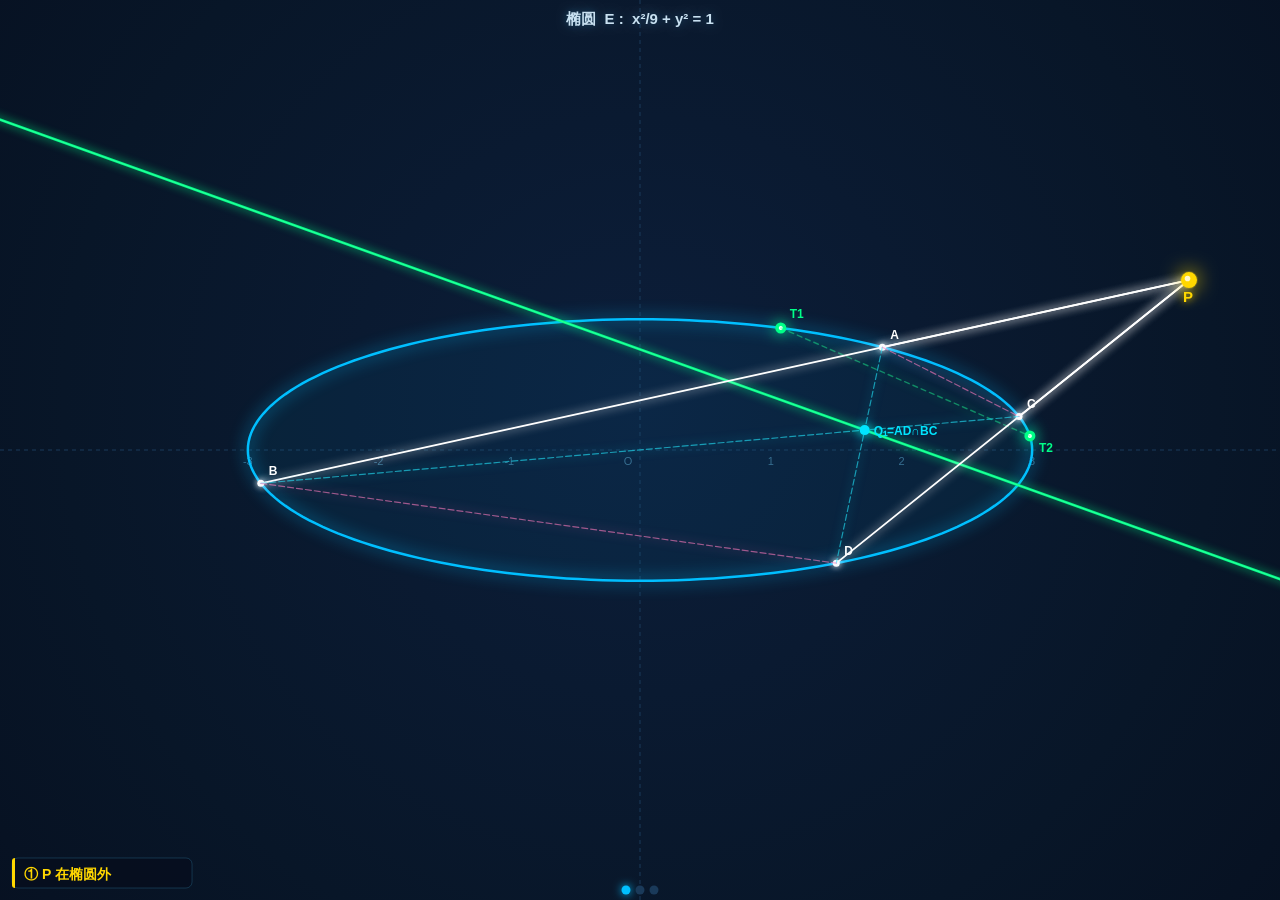
==== assets/pole-polar.html @ a00eeb78 "chore: initial state before iPad visual reskin Co-Authored-By: Claude Code <noreply@anthropic.com>" ====
<!DOCTYPE html>
<html lang="zh-CN">
<head>
<meta charset="UTF-8">
<title>极点与极线</title>
<style>
*{margin:0;padding:0;box-sizing:border-box}
html,body{width:100%;height:100%;background:#060e1e;overflow:hidden}
canvas{display:block;width:100%;height:100%}
</style>
</head>
<body>
<canvas id="cv"></canvas>
<script>
console.log('[pole-polar] v7 loaded - P label below dot');
/* ================================================================
   极点与极线 · 三种情况（自适应画布 v2）
   椭圆 E: x²/9 + y² = 1  (a=3, b=1)
================================================================ */
const cv=document.getElementById('cv'),c=cv.getContext('2d');
let W,H;
function resize(){
  W=cv.width=cv.offsetWidth*(window.devicePixelRatio||1);
  H=cv.height=cv.offsetHeight*(window.devicePixelRatio||1);
}
resize();
addEventListener('resize',resize);

const dpr=()=>window.devicePixelRatio||1;

const cases=[
  {label:'① P 在椭圆外',sub:'完整四边形构造·极线在椭圆内',px:4.2,py:1.3,color:'#FFD700',showSec:true,showTan:true},
  {label:'② P 趋近椭圆',sub:'极线 → 切线（极限情况）',px:3.05*Math.cos(0.7),py:1.0167*Math.sin(0.7),color:'#FFD700',showSec:true,showTan:true},
  {label:'③ P 在椭圆内',sub:'完整四边形构造·极线在椭圆外',px:2.0,py:0.5,color:'#FFD700',showSec:true,showTan:true}
];

let ci=0,t0=null;
const CASE_DUR=5500,TRANS_DUR=600;

function inside(px,py){const v=px*px/9+py*py;return v<1-1e-6?-1:v>1+1e-6?1:0}

/* ── 自适应坐标系：椭圆尽量占满画布 ── */
function layout(){
  const d=dpr();
  const padX=W*0.07;           // 左右各留 7%
  const availW=W-padX*2;       // 可用宽度
  const availH=H*0.88;         // 上下各留 6% 给标题+信息框
  const scaleX=availW/8;       // x 范围 [-4,4]=8
  const scaleY=availH/3;       // y 范围 [-1.5,1.5]=3
  const S=Math.min(scaleX,scaleY)*0.95;
  return{
    ox:W/2, oy:H*0.50, S,
    tx:x=>W/2+x*S,
    ty:y=>H*0.50-y*S
  };
}

/* ── 几何 ── */
function tangentPts(px,py){
  // 参数化求切点：椭圆上 (3cos t, sin t)，切线过 P(px,py)
  // → px·cos(t)/3 + py·sin(t) = 1
  // 万能置换 u=tan(t/2):  (px/3+py)u² - 2u + (px/3-py) = 0
  const r=px/3, A=r+py, B=-2, C=r-py;
  const disc=B*B-4*A*C;
  if(disc<0)return[];
  const sq=Math.sqrt(disc);
  const u1=(-B+sq)/(2*A), u2=(-B-sq)/(2*A);
  const t1=2*Math.atan(u1), t2=2*Math.atan(u2);
  return[{x:3*Math.cos(t1),y:Math.sin(t1)},{x:3*Math.cos(t2),y:Math.sin(t2)}];
}
function secantHits(px,py,theta){
  const co=Math.cos(theta),si=Math.sin(theta);
  const aa=co*co/9+si*si, bb=2*(px*co/9+py*si), cc=px*px/9+py*py-1;
  const d=bb*bb-4*aa*cc;
  if(d<0)return null;
  const sq=Math.sqrt(d);
  return[{x:px+(-bb-sq)/(2*aa)*co,y:py+(-bb-sq)/(2*aa)*si},
         {x:px+(-bb+sq)/(2*aa)*co,y:py+(-bb+sq)/(2*aa)*si}];
}

/* ── 绘制工具 ─ */
function drawEllipse(L,alpha){
  const d=dpr();
  // 半透明填充
  c.save();c.globalAlpha=alpha*0.06;c.fillStyle='#00BFFF';
  c.beginPath();
  for(let i=0;i<=200;i++){
    const t=(i/200)*Math.PI*2,x=3*Math.cos(t),y=Math.sin(t);
    i===0?c.moveTo(L.tx(x),L.ty(y)):c.lineTo(L.tx(x),L.ty(y));
  }
  c.closePath();c.fill();c.restore();
  // 发光描边
  c.save();c.globalAlpha=alpha;c.strokeStyle='#00BFFF';c.lineWidth=2.5*dpr();
  c.shadowBlur=16*dpr();c.shadowColor='#00BFFF';c.beginPath();
  for(let i=0;i<=200;i++){
    const t=(i/200)*Math.PI*2,x=3*Math.cos(t),y=Math.sin(t);
    i===0?c.moveTo(L.tx(x),L.ty(y)):c.lineTo(L.tx(x),L.ty(y));
  }
  c.stroke();c.restore();
}

function drawDot(L,x,y,col,r,lbl,ox,oy){
  const d=dpr();
  c.save();c.shadowBlur=20*dpr();c.shadowColor=col;c.fillStyle=col;
  c.beginPath();c.arc(L.tx(x),L.ty(y),r*dpr(),0,Math.PI*2);c.fill();
  // 白色高光
  c.shadowBlur=0;c.fillStyle='rgba(255,255,255,0.8)';
  c.beginPath();c.arc(L.tx(x)-1.5*dpr(),L.ty(y)-1.5*dpr(),r*0.35*dpr(),0,Math.PI*2);c.fill();
  if(lbl){
    c.fillStyle=col;c.font=`bold ${15*dpr()}px sans-serif`;c.shadowBlur=8*dpr();c.shadowColor=col;
    c.fillText(lbl,L.tx(x)+(ox||14*dpr()),L.ty(y)+(oy||-12*dpr()));
  }
  c.restore();
}

function drawLine(L,x1,y1,x2,y2,col,w,alpha,dash){
  const d=dpr();
  c.save();c.globalAlpha=alpha??1;
  if(dash)c.setLineDash(dash.map(v=>v*dpr()));
  c.shadowBlur=10*dpr();c.shadowColor=col;c.strokeStyle=col;c.lineWidth=w*dpr();c.lineCap='round';
  c.beginPath();c.moveTo(L.tx(x1),L.ty(y1));c.lineTo(L.tx(x2),L.ty(y2));c.stroke();
  // 白色芯线
  c.shadowBlur=0;c.globalAlpha=(alpha??1)*0.35;c.strokeStyle='#fff';c.lineWidth=Math.max(0.5,w*0.2)*dpr();
  c.beginPath();c.moveTo(L.tx(x1),L.ty(y1));c.lineTo(L.tx(x2),L.ty(y2));c.stroke();
  c.restore();
}

function drawPolarLine(L,px,py,alpha){
  const YMAX=4,YMIN=-4;
  if(Math.abs(py)<0.01){
    const xv=9/px;
    if(xv>=-5&&xv<=5)drawLine(L,xv,YMIN,xv,YMAX,'#00FF88',2.5,alpha);
    return;
  }
  const f=x=>(1-x*px/9)/py;
  const xL=-5,xR=5;
  let x1=xL,y1=f(xL),x2=xR,y2=f(xR);
  const m=(y2-y1)/(x2-x1),yc=(y1+y2)/2-m*(x1+x2)/2;
  if(m>0){y1=YMIN;y2=YMAX}else if(m<0){y1=YMAX;y2=YMIN}
  if(Math.abs(m)>1e-9){x1=(y1-yc)/m;x2=(y2-yc)/m}
  drawLine(L,x1,y1,x2,y2,'#00FF88',2.5,alpha);
}

/* ── 扩展线段到画布边界（Cohen-Sutherland 裁剪）── */
function clipToCanvas(L,x1,y1,x2,y2){
  const xMin=-W/(2*L.S)-2, xMax=W/(2*L.S)+2;
  const yMin=-H/(2*L.S)-2, yMax=H/(2*L.S)+2;
  const dx=x2-x1, dy=y2-y1;
  let tMin=0, tMax=1;
  if(Math.abs(dx)<1e-12){
    if(x1<xMin||x1>xMax)return null;
  }else{
    let a=(xMin-x1)/dx, b=(xMax-x1)/dx;
    if(a>b){const tmp=a;a=b;b=tmp;}
    tMin=Math.max(tMin,a); tMax=Math.min(tMax,b);
    if(tMin>tMax)return null;
  }
  if(Math.abs(dy)<1e-12){
    if(y1<yMin||y1>yMax)return null;
  }else{
    let a=(yMin-y1)/dy, b=(yMax-y1)/dy;
    if(a>b){const tmp=a;a=b;b=tmp;}
    tMin=Math.max(tMin,a); tMax=Math.min(tMax,b);
    if(tMin>tMax)return null;
  }
  return{x1:x1+tMin*dx,y1:y1+tMin*dy,x2:x1+tMax*dx,y2:y1+tMax*dy};
}
function drawExtLine(L,x1,y1,x2,y2,col,w,alpha,dash){
  const cl=clipToCanvas(L,x1,y1,x2,y2);
  if(cl)drawLine(L,cl.x1,cl.y1,cl.x2,cl.y2,col,w,alpha,dash);
}

function drawTangentPts(L,px,py,alpha){
  const d=dpr();
  const pts=tangentPts(px,py);if(pts.length<2)return;
  pts.forEach((p,i)=>{
    c.save();c.globalAlpha=alpha;c.shadowBlur=14*dpr();c.shadowColor='#00FF88';
    c.fillStyle='#00FF88';c.beginPath();c.arc(L.tx(p.x),L.ty(p.y),5.5*dpr(),0,Math.PI*2);c.fill();
    c.shadowBlur=0;c.fillStyle='#fff';c.beginPath();c.arc(L.tx(p.x),L.ty(p.y),2*dpr(),0,Math.PI*2);c.fill();
    c.fillStyle='#00FF88';c.font=`bold ${12*dpr()}px sans-serif`;
    c.fillText('T'+(i+1),L.tx(p.x)+9*dpr(),L.ty(p.y)+(i===0?-10*dpr():16*dpr()));
    c.restore();
  });
  drawLine(L,pts[0].x,pts[0].y,pts[1].x,pts[1].y,'#00FF88',1.5,alpha*0.4,[5,4]);
}

function drawSecants(L,px,py,alpha){
  const d=dpr();
  const v=px*px/9+py*py;
  // 退化：P 极近椭圆 → 割线退化为切线
  if(v>1 && v-1<0.01){
    const tdx=-py, tdy=px/9;
    const tLen=5;
    drawLine(L,px-tdx*tLen,py-tdy*tLen,px+tdx*tLen,py+tdy*tLen,'#FFA500',2.0,alpha,[8,4]);
    c.save();c.globalAlpha=alpha;c.fillStyle='#FFA500';c.font=`bold ${12*dpr()}px sans-serif`;c.shadowBlur=6*dpr();c.shadowColor='#FFA500';
    c.fillText('← 割线退化为切线',L.tx(px)+14*dpr(),L.ty(py)-18*dpr());c.restore();
    return;
  }
  let h1,h2;
  if(v<1){
    // P 在椭圆内：用指向中心的方向 + 垂直方向作为两条割线
    const base=Math.atan2(-py,-px);
    h1=secantHits(px,py,base+0.5);
    h2=secantHits(px,py,base-0.7);
  } else {
    // P 在椭圆外（远离边界）：用切线方向确定割线夹角
    const tPts=tangentPts(px,py);
    if(!tPts||tPts.length<2)return;
    const v1={x:tPts[0].x-px,y:tPts[0].y-py},v2={x:tPts[1].x-px,y:tPts[1].y-py};
    const l1=Math.hypot(v1.x,v1.y),l2=Math.hypot(v2.x,v2.y);
    const bis={x:v1.x/l1+v2.x/l2,y:v1.y/l1+v2.y/l2};
    const bisAng=Math.atan2(bis.y,bis.x);
    const tanAng1=Math.atan2(v1.y,v1.x),tanAng2=Math.atan2(v2.y,v2.x);
    let spread=Math.abs(tanAng1-tanAng2);
    if(spread>Math.PI)spread=2*Math.PI-spread;
    const halfSpread=spread*0.35;
    h1=secantHits(px,py,bisAng-halfSpread);
    h2=secantHits(px,py,bisAng+halfSpread);
  }
  if(!h1||!h2)return;
  const pairs=[[h1,'A','B'],[h2,'C','D']];
  pairs.forEach(([pts,lbl1,lbl2])=>{
    // 主线：P→交点（白色实线，较粗）
    drawLine(L,px,py,pts[0].x,pts[0].y,'#ffffff',1.8,alpha);
    drawLine(L,px,py,pts[1].x,pts[1].y,'#ffffff',1.8,alpha);
    pts.forEach((p,j)=>{
      const lb=j===0?lbl1:lbl2;
      c.save();c.globalAlpha=alpha;c.fillStyle='#fff';c.shadowBlur=6*dpr();c.shadowColor='#fff';
      c.beginPath();c.arc(L.tx(p.x),L.ty(p.y),3.5*dpr(),0,Math.PI*2);c.fill();
      c.shadowBlur=0;c.font=`bold ${12*dpr()}px sans-serif`;
      c.fillText(lb,L.tx(p.x)+8*dpr(),L.ty(p.y)-8*dpr());c.restore();
    });
  });
  const A=h1[0],B=h1[1],C=h2[0],D=h2[1];
  function xsect(a,b,d,e){
    const dn=(a.x-b.x)*(d.y-e.y)-(a.y-b.y)*(d.x-e.x);
    if(Math.abs(dn)<1e-10)return null;
    const t=((a.x-d.x)*(d.y-e.y)-(a.y-d.y)*(d.x-e.x))/dn;
    return{x:a.x+t*(b.x-a.x),y:a.y+t*(b.y-a.y)};
  }
  const Q1=xsect(A,D,B,C),Q2=xsect(A,C,B,D);
  if(Q1){drawExtLine(L,A.x,A.y,D.x,D.y,'#00E5FF',1.2,alpha*0.55,[6,3]);
         drawExtLine(L,B.x,B.y,C.x,C.y,'#00E5FF',1.2,alpha*0.55,[6,3]);
         c.save();c.globalAlpha=alpha;c.fillStyle='#00E5FF';c.shadowBlur=12*dpr();c.shadowColor='#00E5FF';
         c.beginPath();c.arc(L.tx(Q1.x),L.ty(Q1.y),5*dpr(),0,Math.PI*2);c.fill();
         c.shadowBlur=0;c.font=`bold ${12*dpr()}px sans-serif`;c.fillText('Q₁=AD∩BC',L.tx(Q1.x)+9*dpr(),L.ty(Q1.y)+5*dpr());c.restore();}
  if(Q2){drawExtLine(L,A.x,A.y,C.x,C.y,'#FF69B4',1.2,alpha*0.55,[6,3]);
         drawExtLine(L,B.x,B.y,D.x,D.y,'#FF69B4',1.2,alpha*0.55,[6,3]);
         c.save();c.globalAlpha=alpha;c.fillStyle='#FF69B4';c.shadowBlur=12*dpr();c.shadowColor='#FF69B4';
         c.beginPath();c.arc(L.tx(Q2.x),L.ty(Q2.y),5*dpr(),0,Math.PI*2);c.fill();
         c.shadowBlur=0;c.font=`bold ${12*dpr()}px sans-serif`;c.fillText('Q₂=AC∩BD',L.tx(Q2.x)+9*dpr(),L.ty(Q2.y)+5*dpr());c.restore();}
}

/* ── 信息框：左下角，只显示标题 ── */
function drawInfo(L,cas,progress){
  const d=dpr();
  const bw=180*dpr(),bh=30*dpr();
  const bx=12*dpr(), by=H-bh-12*dpr();
  c.save();c.globalAlpha=progress;
  c.fillStyle='rgba(6,14,30,0.85)';c.strokeStyle='#4cc9ff30';c.lineWidth=1*dpr();
  c.beginPath();c.roundRect(bx,by,bw,bh,6*dpr());c.fill();c.stroke();
  c.fillStyle=cas.color;
  c.beginPath();c.roundRect(bx,by,3*dpr(),bh,[6*dpr(),0,0,6*dpr()]);c.fill();
  c.fillStyle=cas.color;c.font=`bold ${14*dpr()}px sans-serif`;c.fillText(cas.label,bx+12*dpr(),by+21*dpr());
  c.restore();
}

function drawTitle(L){
  const d=dpr();
  c.save();c.fillStyle='#c8e0f0';c.font=`600 ${15*dpr()}px sans-serif`;c.textAlign='center';
  c.shadowBlur=10*dpr();c.shadowColor='#4cc9ff50';
  c.fillText('椭圆  E :  x²/9 + y² = 1',W/2,24*dpr());
  c.restore();
}

function drawDots(ci,total){
  const d=dpr(),dw=9*dpr(),gap=5*dpr(),tw=total*(dw+gap)-gap,sx=(W-tw)/2,sy=H-10*dpr();
  c.save();
  for(let i=0;i<total;i++){
    const active=i===ci;
    c.fillStyle=active?'#00BFFF':'#1a3a5a';
    c.shadowBlur=active?8*dpr():0;c.shadowColor='#00BFFF';
    c.beginPath();c.arc(sx+i*(dw+gap)+dw/2,sy,dw/2,0,Math.PI*2);c.fill();
  }
  c.restore();
}

/* ── P 点脉冲光环 ── */
function drawPulse(L,px,py,t){
  const d=dpr();
  const pulseR=(7+3*Math.sin(t*3))*dpr();
  c.save();c.globalAlpha=0.15+0.1*Math.sin(t*3);
  c.strokeStyle='#FFD700';c.lineWidth=1.5*dpr();
  c.beginPath();c.arc(L.tx(px),L.ty(py),pulseR,0,Math.PI*2);c.stroke();
  c.restore();
}

/* ── 主循环 ── */
function frame(now){
  if(!t0)t0=now;
  const elapsed=now-t0, cycleLen=CASE_DUR+TRANS_DUR;
  const newCi=Math.floor(elapsed/cycleLen)%cases.length;
  if(newCi!==ci)ci=newCi;
  const cp=elapsed%cycleLen;
  let prog=1;
  if(cp>CASE_DUR)prog=Math.max(0,1-(cp-CASE_DUR)/TRANS_DUR);
  else if(cp<300)prog=cp/300;

  const L=layout();
  // 背景渐变
  const g=c.createRadialGradient(W/2,H*0.45,0,W/2,H*0.45,W*0.75);
  g.addColorStop(0,'#0c1e3a');g.addColorStop(0.6,'#081628');g.addColorStop(1,'#060e1e');
  c.fillStyle=g;c.fillRect(0,0,W,H);

  // 坐标轴
  c.save();c.strokeStyle='#1a3a5a';c.lineWidth=1*dpr();c.setLineDash([4*dpr(),4*dpr()]);
  c.beginPath();c.moveTo(0,L.ty(0));c.lineTo(W,L.ty(0));c.stroke();
  c.beginPath();c.moveTo(L.tx(0),0);c.lineTo(L.tx(0),H);c.stroke();c.restore();
  c.save();c.fillStyle='#3a6a8a';c.font=`${11*dpr()}px sans-serif`;c.textAlign='center';
  [-3,-2,-1,1,2,3].forEach(v=>c.fillText(v,L.tx(v),L.ty(0)+15*dpr()));
  c.fillText('O',L.tx(0)-12*dpr(),L.ty(0)+15*dpr());c.restore();

  drawTitle(L);
  drawDots(ci,cases.length);

  const cas=cases[ci];
  const ea=0.3+0.7*Math.min(1,prog*2.5);
  drawEllipse(L,ea);
  drawPolarLine(L,cas.px,cas.py,prog);
  if(cas.showTan&&prog>0.4)drawTangentPts(L,cas.px,cas.py,(prog-0.4)/0.6);
  if(cas.showSec&&prog>0.3)drawSecants(L,cas.px,cas.py,(prog-0.3)/0.7);
  drawPulse(L,cas.px,cas.py,elapsed/1000);
  drawDot(L,cas.px,cas.py,cas.color,8,'P',-6*dpr(),22*dpr());
  drawInfo(L,cas,prog);

  requestAnimationFrame(frame);
}
requestAnimationFrame(frame);
</script>
</body>
</html>
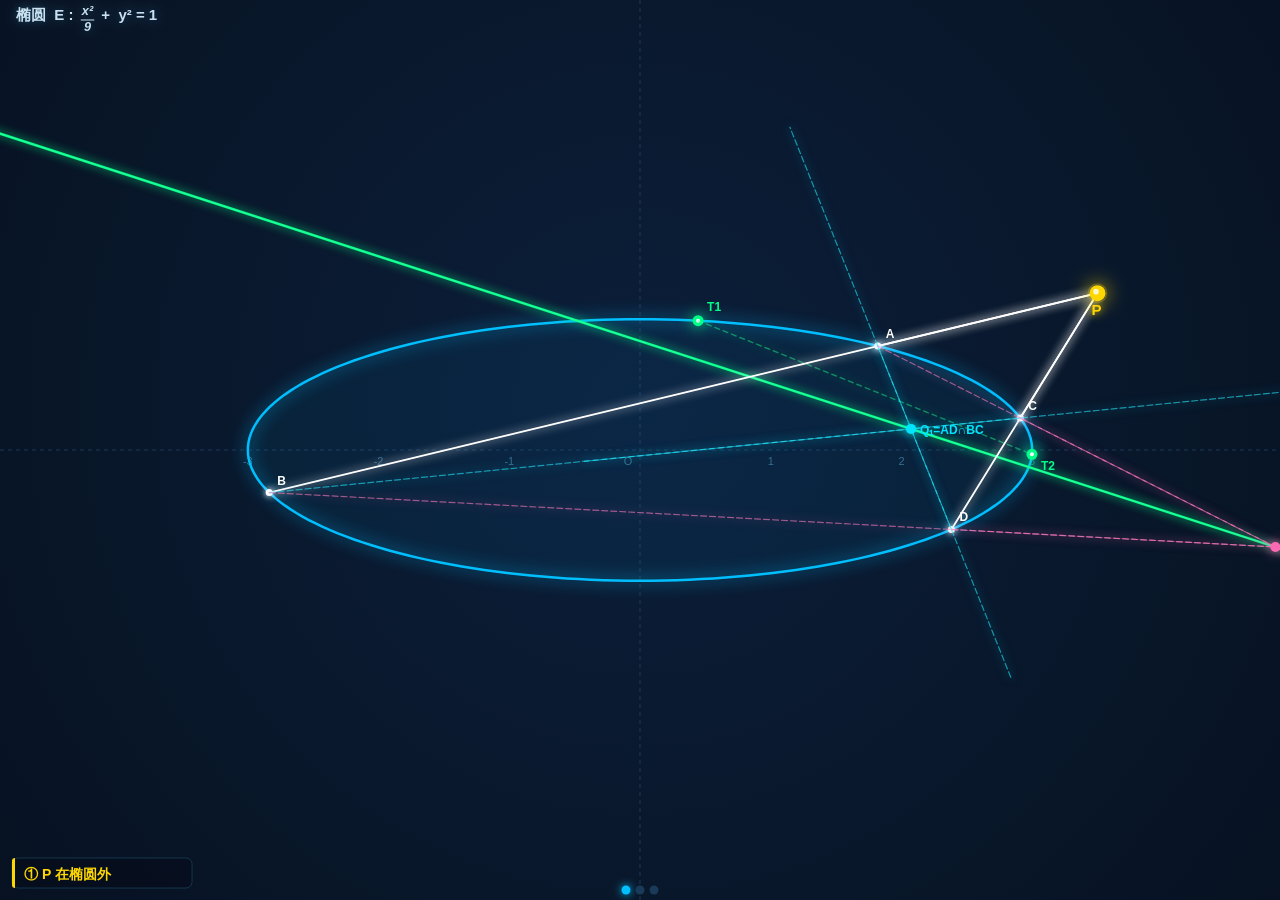
==== commit 5b569231: "更新导航栏和联系区样式，添加防缓存标签" ====
--- a/assets/pole-polar.html
+++ b/assets/pole-polar.html
@@ -29,7 +29,7 @@
 const dpr=()=>window.devicePixelRatio||1;
 
 const cases=[
-  {label:'① P 在椭圆外',sub:'完整四边形构造·极线在椭圆内',px:4.2,py:1.3,color:'#FFD700',showSec:true,showTan:true},
+  {label:'① P 在椭圆外',sub:'完整四边形构造·极线在椭圆内',px:3.5,py:1.2,color:'#FFD700',showSec:true,showTan:true},
   {label:'② P 趋近椭圆',sub:'极线 → 切线（极限情况）',px:3.05*Math.cos(0.7),py:1.0167*Math.sin(0.7),color:'#FFD700',showSec:true,showTan:true},
   {label:'③ P 在椭圆内',sub:'完整四边形构造·极线在椭圆外',px:2.0,py:0.5,color:'#FFD700',showSec:true,showTan:true}
 ];
@@ -168,6 +168,11 @@
 function drawExtLine(L,x1,y1,x2,y2,col,w,alpha,dash){
   const cl=clipToCanvas(L,x1,y1,x2,y2);
   if(cl)drawLine(L,cl.x1,cl.y1,cl.x2,cl.y2,col,w,alpha,dash);
+}
+/* ── 从 p1 经 p2 延伸 k 倍后裁剪到画布 ─ */
+function drawLineThrough(L,p1x,p1y,p2x,p2y,k,col,w,alpha,dash){
+  const ex=p2x+(p2x-p1x)*k, ey=p2y+(p2y-p1y)*k;
+  drawExtLine(L,p1x,p1y,ex,ey,col,w,alpha,dash);
 }
 
 function drawTangentPts(L,px,py,alpha){
@@ -239,13 +244,17 @@
     return{x:a.x+t*(b.x-a.x),y:a.y+t*(b.y-a.y)};
   }
   const Q1=xsect(A,D,B,C),Q2=xsect(A,C,B,D);
-  if(Q1){drawExtLine(L,A.x,A.y,D.x,D.y,'#00E5FF',1.2,alpha*0.55,[6,3]);
-         drawExtLine(L,B.x,B.y,C.x,C.y,'#00E5FF',1.2,alpha*0.55,[6,3]);
+  if(Q1){drawLineThrough(L,A.x,A.y,Q1.x,Q1.y,3,'#00E5FF',1.2,alpha*0.55,[6,3]);
+         drawLineThrough(L,B.x,B.y,Q1.x,Q1.y,3,'#00E5FF',1.2,alpha*0.55,[6,3]);
+         drawLineThrough(L,D.x,D.y,Q1.x,Q1.y,3,'#00E5FF',1.2,alpha*0.55,[6,3]);
+         drawLineThrough(L,C.x,C.y,Q1.x,Q1.y,3,'#00E5FF',1.2,alpha*0.55,[6,3]);
          c.save();c.globalAlpha=alpha;c.fillStyle='#00E5FF';c.shadowBlur=12*dpr();c.shadowColor='#00E5FF';
          c.beginPath();c.arc(L.tx(Q1.x),L.ty(Q1.y),5*dpr(),0,Math.PI*2);c.fill();
          c.shadowBlur=0;c.font=`bold ${12*dpr()}px sans-serif`;c.fillText('Q₁=AD∩BC',L.tx(Q1.x)+9*dpr(),L.ty(Q1.y)+5*dpr());c.restore();}
-  if(Q2){drawExtLine(L,A.x,A.y,C.x,C.y,'#FF69B4',1.2,alpha*0.55,[6,3]);
-         drawExtLine(L,B.x,B.y,D.x,D.y,'#FF69B4',1.2,alpha*0.55,[6,3]);
+  if(Q2){drawLineThrough(L,A.x,A.y,Q2.x,Q2.y,3,'#FF69B4',1.2,alpha*0.55,[6,3]);
+         drawLineThrough(L,C.x,C.y,Q2.x,Q2.y,3,'#FF69B4',1.2,alpha*0.55,[6,3]);
+         drawLineThrough(L,B.x,B.y,Q2.x,Q2.y,3,'#FF69B4',1.2,alpha*0.55,[6,3]);
+         drawLineThrough(L,D.x,D.y,Q2.x,Q2.y,3,'#FF69B4',1.2,alpha*0.55,[6,3]);
          c.save();c.globalAlpha=alpha;c.fillStyle='#FF69B4';c.shadowBlur=12*dpr();c.shadowColor='#FF69B4';
          c.beginPath();c.arc(L.tx(Q2.x),L.ty(Q2.y),5*dpr(),0,Math.PI*2);c.fill();
          c.shadowBlur=0;c.font=`bold ${12*dpr()}px sans-serif`;c.fillText('Q₂=AC∩BD',L.tx(Q2.x)+9*dpr(),L.ty(Q2.y)+5*dpr());c.restore();}
@@ -267,9 +276,30 @@
 
 function drawTitle(L){
   const d=dpr();
-  c.save();c.fillStyle='#c8e0f0';c.font=`600 ${15*dpr()}px sans-serif`;c.textAlign='center';
+  const x=16*dpr(), y=20*dpr(), fs=15*dpr();
+  c.save();c.fillStyle='#c8e0f0';c.font=`600 ${fs}px sans-serif`;c.textAlign='left';
   c.shadowBlur=10*dpr();c.shadowColor='#4cc9ff50';
-  c.fillText('椭圆  E :  x²/9 + y² = 1',W/2,24*dpr());
+  // "椭圆 E : "
+  const t1='椭圆  E :  ';
+  c.fillText(t1,x,y);
+  let cx=x+c.measureText(t1).width;
+  // 分数 x²/9（上下格式）
+  const num='x²', den='9', gap=2*dpr(), barW=fs*0.9;
+  c.font=`italic 600 ${fs*0.85}px sans-serif`;
+  const nw=c.measureText(num).width, dw2=c.measureText(den).width;
+  const fracX=cx+Math.max(nw,dw2)/2;
+  // 分子
+  c.textAlign='center';c.fillText(num,fracX,y-fs*0.35);
+  // 分数线
+  c.strokeStyle='#c8e0f0';c.lineWidth=1*dpr();c.shadowBlur=0;
+  c.beginPath();c.moveTo(fracX-barW/2,y);c.lineTo(fracX+barW/2,y);c.stroke();
+  c.shadowBlur=10*dpr();c.shadowColor='#4cc9ff50';
+  // 分母
+  c.fillText(den,fracX,y+fs*0.7);
+  // " + y² = 1"
+  cx=fracX+Math.max(nw,dw2)/2+4*dpr();
+  c.textAlign='left';c.font=`600 ${fs}px sans-serif`;
+  c.fillText(' +  y² = 1',cx,y);
   c.restore();
 }
 
